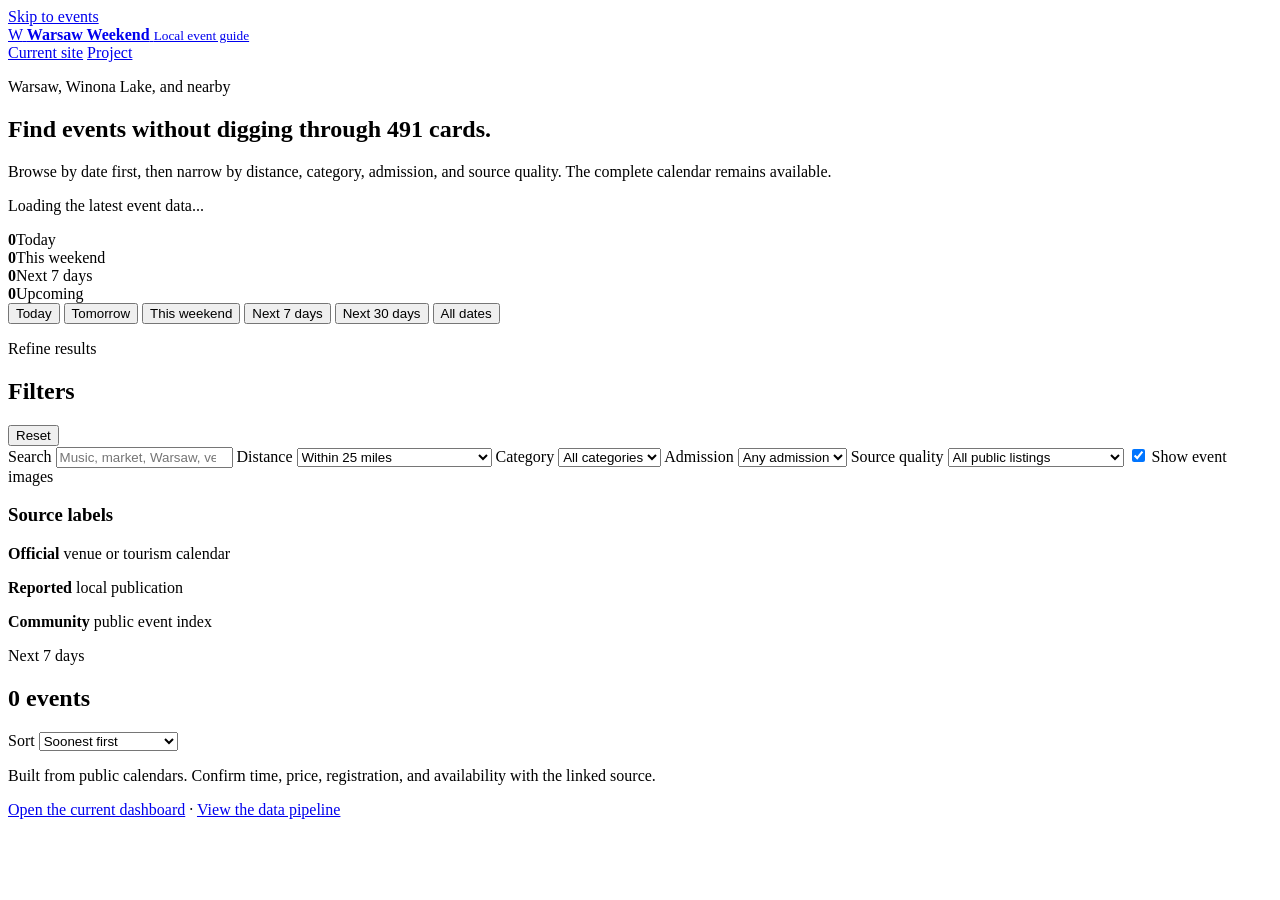
==== docs/v2/index.html @ f2a6302b "Add Warsaw Events V2 application shell" ====
<!doctype html>
<html lang="en">
<head>
  <meta charset="utf-8">
  <meta name="viewport" content="width=device-width, initial-scale=1">
  <meta name="theme-color" content="#173b3f">
  <meta name="description" content="A clear, Warsaw-first guide to events in Kosciusko County and northern Indiana.">
  <title>Warsaw Weekend V2</title>
  <link rel="manifest" href="manifest.webmanifest">
  <link rel="stylesheet" href="styles.css">
</head>
<body>
  <a class="skip-link" href="#events">Skip to events</a>

  <header class="site-header">
    <div class="header-inner">
      <a class="brand" href="./" aria-label="Warsaw Weekend home">
        <span class="brand-mark" aria-hidden="true">W</span>
        <span>
          <strong>Warsaw Weekend</strong>
          <small>Local event guide</small>
        </span>
      </a>
      <nav class="header-actions" aria-label="Site links">
        <a href="../">Current site</a>
        <a href="https://github.com/agr77one/warsaw-events">Project</a>
      </nav>
    </div>
  </header>

  <main>
    <section class="hero" aria-labelledby="page-title">
      <div class="hero-copy">
        <p class="eyebrow">Warsaw, Winona Lake, and nearby</p>
        <h1 id="page-title">Find events without digging through 491 cards.</h1>
        <p>Browse by date first, then narrow by distance, category, admission, and source quality. The complete calendar remains available.</p>
        <p class="freshness" id="freshness">Loading the latest event data...</p>
      </div>
      <div class="hero-summary" aria-label="Event summary">
        <article><strong id="today-count">0</strong><span>Today</span></article>
        <article><strong id="weekend-count">0</strong><span>This weekend</span></article>
        <article><strong id="week-count">0</strong><span>Next 7 days</span></article>
        <article><strong id="total-count">0</strong><span>Upcoming</span></article>
      </div>
    </section>

    <section class="date-shortcuts" aria-label="Quick date filters">
      <button type="button" data-date-preset="today">Today</button>
      <button type="button" data-date-preset="tomorrow">Tomorrow</button>
      <button type="button" data-date-preset="weekend">This weekend</button>
      <button type="button" data-date-preset="7" class="active">Next 7 days</button>
      <button type="button" data-date-preset="30">Next 30 days</button>
      <button type="button" data-date-preset="all">All dates</button>
    </section>

    <section class="workspace">
      <aside class="filter-panel" aria-labelledby="filter-title">
        <div class="filter-heading">
          <div>
            <p class="eyebrow">Refine results</p>
            <h2 id="filter-title">Filters</h2>
          </div>
          <button id="reset-filters" class="text-button" type="button">Reset</button>
        </div>

        <label class="field">
          <span>Search</span>
          <input id="search" type="search" placeholder="Music, market, Warsaw, venue...">
        </label>

        <label class="field">
          <span>Distance</span>
          <select id="distance">
            <option value="10">Warsaw area, within 10 miles</option>
            <option value="25" selected>Within 25 miles</option>
            <option value="50">Within 50 miles</option>
            <option value="75">Within 75 miles</option>
            <option value="all">Everywhere collected</option>
          </select>
        </label>

        <label class="field">
          <span>Category</span>
          <select id="category">
            <option value="all">All categories</option>
          </select>
        </label>

        <label class="field">
          <span>Admission</span>
          <select id="admission">
            <option value="all">Any admission</option>
            <option value="free">Free</option>
            <option value="priced">Price listed</option>
            <option value="unknown">Not published</option>
          </select>
        </label>

        <label class="field">
          <span>Source quality</span>
          <select id="confidence">
            <option value="all">All public listings</option>
            <option value="AB">Official and local reporting</option>
            <option value="A">Official calendars only</option>
          </select>
        </label>

        <label class="check-field">
          <input id="images" type="checkbox" checked>
          <span>Show event images</span>
        </label>

        <div class="source-key">
          <h3>Source labels</h3>
          <p><span class="source-dot official"></span><strong>Official</strong> venue or tourism calendar</p>
          <p><span class="source-dot reporting"></span><strong>Reported</strong> local publication</p>
          <p><span class="source-dot community"></span><strong>Community</strong> public event index</p>
        </div>
      </aside>

      <section class="results" id="events" aria-labelledby="results-title">
        <div class="results-header">
          <div>
            <p class="eyebrow" id="range-label">Next 7 days</p>
            <h2 id="results-title"><span id="result-count">0</span> events</h2>
          </div>
          <label class="sort-control">
            <span>Sort</span>
            <select id="sort">
              <option value="date">Soonest first</option>
              <option value="distance">Closest first</option>
              <option value="quality">Official sources first</option>
            </select>
          </label>
        </div>

        <div id="active-filters" class="active-filters" aria-live="polite"></div>
        <div id="event-groups" class="event-groups" aria-live="polite"></div>

        <div id="empty-state" class="empty-state" hidden>
          <h3>No events match these filters.</h3>
          <p>Increase the distance, choose a wider date range, or remove a filter.</p>
          <button type="button" id="empty-reset">Reset filters</button>
        </div>

        <button id="load-more" class="load-more" type="button" hidden>Show more events</button>
      </section>
    </section>
  </main>

  <dialog id="event-dialog" class="event-dialog">
    <button class="dialog-close" type="button" aria-label="Close event details">×</button>
    <div id="dialog-content"></div>
  </dialog>

  <footer>
    <p>Built from public calendars. Confirm time, price, registration, and availability with the linked source.</p>
    <p><a href="../">Open the current dashboard</a> · <a href="https://github.com/agr77one/warsaw-events">View the data pipeline</a></p>
  </footer>

  <script src="app.js" defer></script>
</body>
</html>
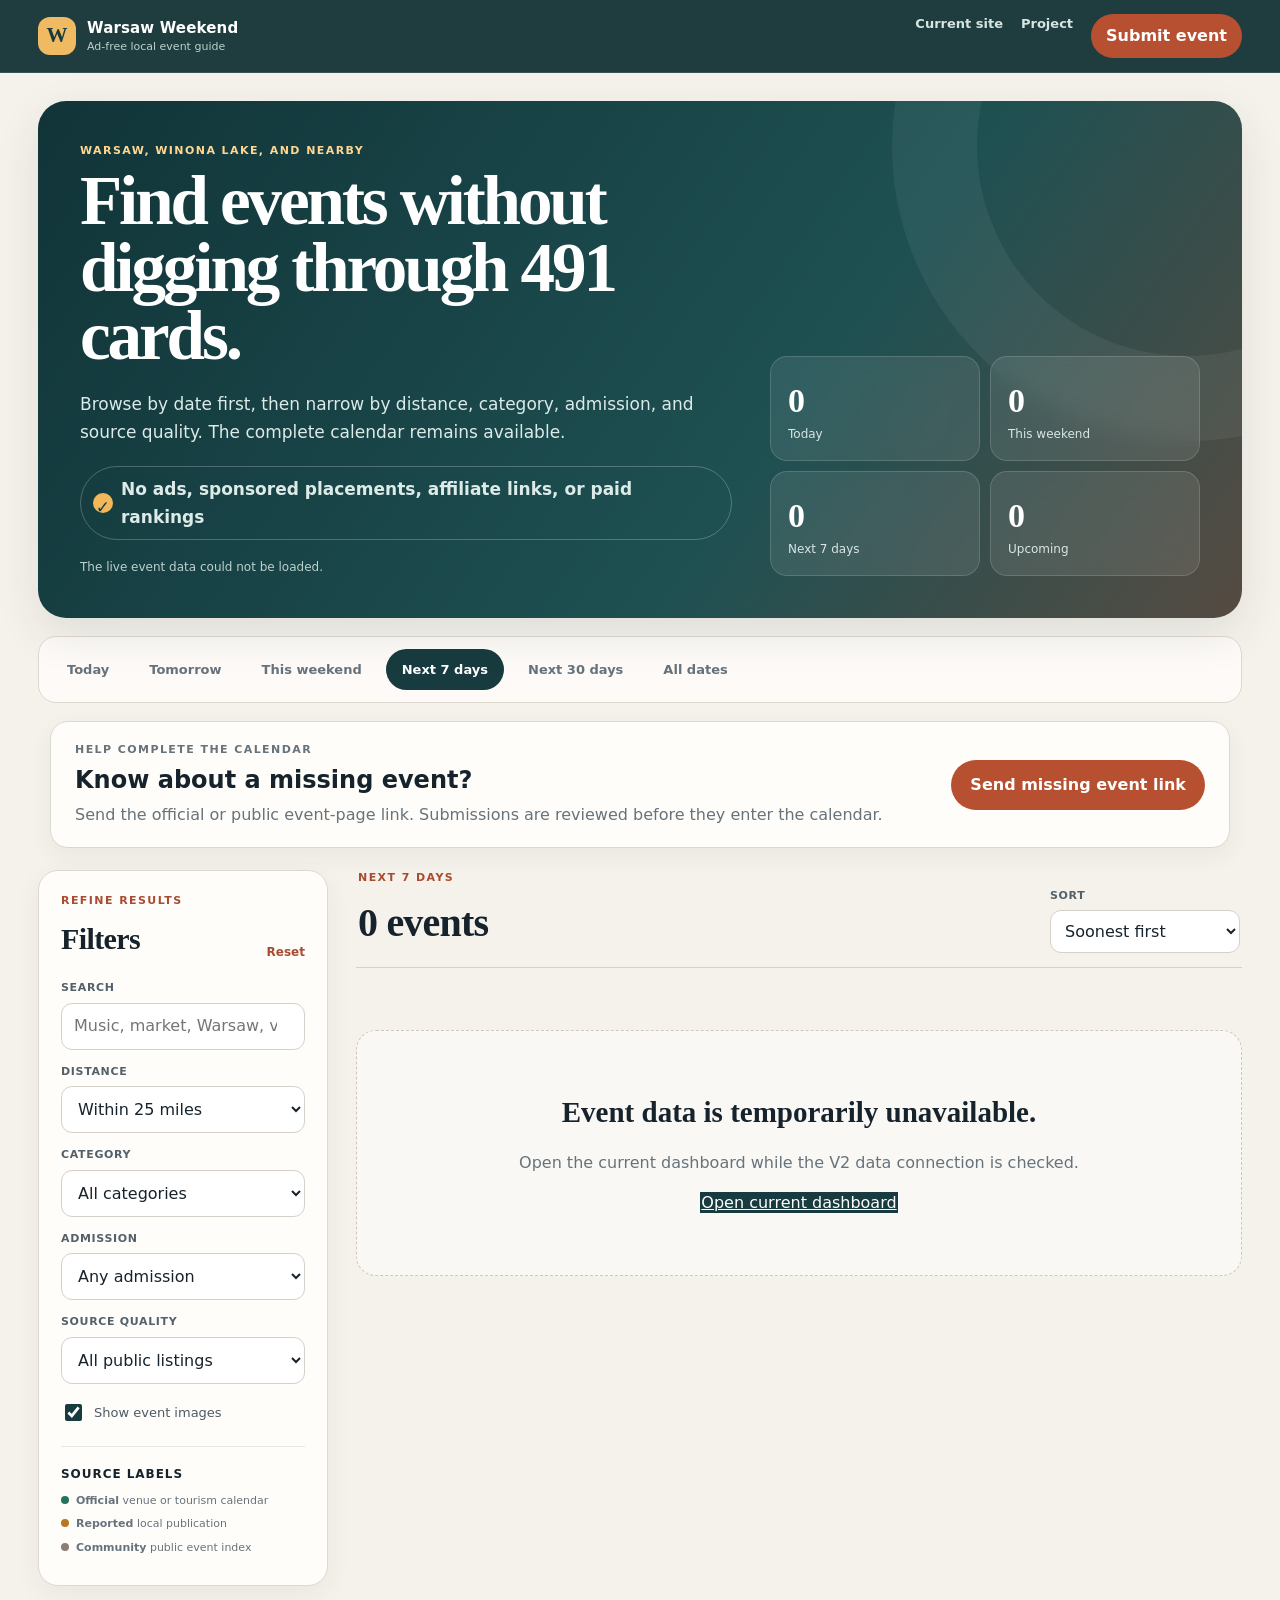
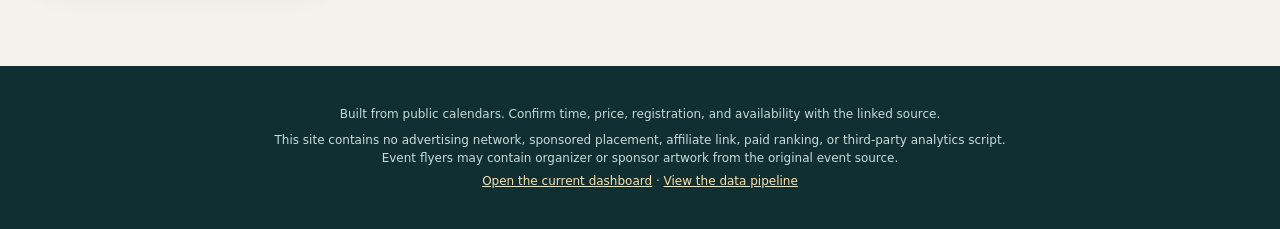
==== commit 47b193e2: "Make V2 explicitly ad-free and add event submissions" ====
--- a/docs/v2/index.html
+++ b/docs/v2/index.html
@@ -4,10 +4,13 @@
   <meta charset="utf-8">
   <meta name="viewport" content="width=device-width, initial-scale=1">
   <meta name="theme-color" content="#173b3f">
-  <meta name="description" content="A clear, Warsaw-first guide to events in Kosciusko County and northern Indiana.">
+  <meta name="referrer" content="strict-origin-when-cross-origin">
+  <meta http-equiv="Content-Security-Policy" content="default-src 'self'; script-src 'self'; style-src 'self'; img-src 'self' https: data:; connect-src 'self'; font-src 'self'; object-src 'none'; frame-src 'none'; base-uri 'self'; form-action 'self' https://github.com; upgrade-insecure-requests">
+  <meta name="description" content="An ad-free, Warsaw-first guide to events in Kosciusko County and northern Indiana.">
   <title>Warsaw Weekend V2</title>
   <link rel="manifest" href="manifest.webmanifest">
   <link rel="stylesheet" href="styles.css">
+  <link rel="stylesheet" href="enhancements.css">
 </head>
 <body>
   <a class="skip-link" href="#events">Skip to events</a>
@@ -18,12 +21,13 @@
         <span class="brand-mark" aria-hidden="true">W</span>
         <span>
           <strong>Warsaw Weekend</strong>
-          <small>Local event guide</small>
+          <small>Ad-free local event guide</small>
         </span>
       </a>
       <nav class="header-actions" aria-label="Site links">
         <a href="../">Current site</a>
         <a href="https://github.com/agr77one/warsaw-events">Project</a>
+        <button class="header-submit" type="button" data-open-submit>Submit event</button>
       </nav>
     </div>
   </header>
@@ -34,6 +38,7 @@
         <p class="eyebrow">Warsaw, Winona Lake, and nearby</p>
         <h1 id="page-title">Find events without digging through 491 cards.</h1>
         <p>Browse by date first, then narrow by distance, category, admission, and source quality. The complete calendar remains available.</p>
+        <p class="no-ads-note">No ads, sponsored placements, affiliate links, or paid rankings</p>
         <p class="freshness" id="freshness">Loading the latest event data...</p>
       </div>
       <div class="hero-summary" aria-label="Event summary">
@@ -51,6 +56,15 @@
       <button type="button" data-date-preset="7" class="active">Next 7 days</button>
       <button type="button" data-date-preset="30">Next 30 days</button>
       <button type="button" data-date-preset="all">All dates</button>
+    </section>
+
+    <section class="submission-callout" aria-labelledby="missing-event-title">
+      <div>
+        <p class="eyebrow">Help complete the calendar</p>
+        <h2 id="missing-event-title">Know about a missing event?</h2>
+        <p>Send the official or public event-page link. Submissions are reviewed before they enter the calendar.</p>
+      </div>
+      <button class="submit-event-button" type="button" data-open-submit>Send missing event link</button>
     </section>
 
     <section class="workspace">
@@ -148,6 +162,32 @@
     </section>
   </main>
 
+  <dialog id="submit-event-dialog" class="event-dialog submit-dialog">
+    <button id="close-submit-event" class="dialog-close" type="button" aria-label="Close missing event form">×</button>
+    <div class="dialog-body no-hero">
+      <p class="eyebrow">Community submission</p>
+      <h2>Send a missing event</h2>
+      <p>Paste the official venue, organizer, ticket, or public event-page link. No paid placement or sponsored ranking is accepted.</p>
+      <form id="missing-event-form" class="submit-form">
+        <label class="field">
+          <span>Event link</span>
+          <input id="missing-event-url" type="url" inputmode="url" autocomplete="url" placeholder="https://..." required>
+        </label>
+        <label class="field">
+          <span>Event name, optional</span>
+          <input id="missing-event-name" type="text" autocomplete="off" maxlength="160">
+        </label>
+        <label class="field">
+          <span>Notes, optional</span>
+          <textarea id="missing-event-notes" maxlength="1000" placeholder="Date, city, or anything that helps verify the listing"></textarea>
+        </label>
+        <button class="dialog-primary" type="submit">Continue to submit</button>
+        <p id="submit-status" class="submit-status" role="status" aria-live="polite"></p>
+      </form>
+      <p class="submission-note">The submission opens as a public GitHub issue for review, so a GitHub sign-in is required. The formatted submission is also copied to your clipboard when permitted.</p>
+    </div>
+  </dialog>
+
   <dialog id="event-dialog" class="event-dialog">
     <button class="dialog-close" type="button" aria-label="Close event details">×</button>
     <div id="dialog-content"></div>
@@ -155,9 +195,11 @@
 
   <footer>
     <p>Built from public calendars. Confirm time, price, registration, and availability with the linked source.</p>
+    <p class="ad-policy">This site contains no advertising network, sponsored placement, affiliate link, paid ranking, or third-party analytics script. Event flyers may contain organizer or sponsor artwork from the original event source.</p>
     <p><a href="../">Open the current dashboard</a> · <a href="https://github.com/agr77one/warsaw-events">View the data pipeline</a></p>
   </footer>
 
   <script src="app.js" defer></script>
+  <script src="submit-event.js" defer></script>
 </body>
-</html>
+</html>
--- a/docs/v2/styles.css
+++ b/docs/v2/styles.css
@@ -0,0 +1,515 @@
+:root {
+  --ink: #17232c;
+  --muted: #66737d;
+  --paper: #f5f2eb;
+  --surface: #fffdfa;
+  --surface-strong: #ffffff;
+  --line: #ddd8ce;
+  --green: #173b3f;
+  --green-2: #245b5d;
+  --green-soft: #e7f0ee;
+  --orange: #a94b31;
+  --orange-soft: #fae9df;
+  --gold: #efba61;
+  --shadow: 0 16px 45px rgba(29, 45, 48, 0.10);
+  --radius: 20px;
+}
+
+* { box-sizing: border-box; }
+html { scroll-behavior: smooth; }
+body {
+  margin: 0;
+  background: var(--paper);
+  color: var(--ink);
+  font-family: Inter, ui-sans-serif, system-ui, -apple-system, BlinkMacSystemFont, "Segoe UI", sans-serif;
+  line-height: 1.5;
+}
+button, input, select { font: inherit; }
+a { color: inherit; }
+button, select { cursor: pointer; }
+
+.skip-link {
+  position: fixed;
+  left: 12px;
+  top: -60px;
+  z-index: 100;
+  padding: 10px 14px;
+  background: #fff;
+  color: #111;
+  border-radius: 8px;
+}
+.skip-link:focus { top: 12px; }
+
+.site-header {
+  position: sticky;
+  top: 0;
+  z-index: 30;
+  border-bottom: 1px solid rgba(255,255,255,.12);
+  background: rgba(17, 48, 52, .94);
+  color: #fff;
+  backdrop-filter: blur(16px);
+}
+.header-inner {
+  max-width: 1260px;
+  min-height: 72px;
+  margin: 0 auto;
+  padding: 0 28px;
+  display: flex;
+  align-items: center;
+  justify-content: space-between;
+  gap: 24px;
+}
+.brand {
+  display: inline-flex;
+  align-items: center;
+  gap: 11px;
+  text-decoration: none;
+}
+.brand-mark {
+  width: 38px;
+  height: 38px;
+  display: grid;
+  place-items: center;
+  border-radius: 12px;
+  background: var(--gold);
+  color: var(--green);
+  font-family: Georgia, serif;
+  font-size: 21px;
+  font-weight: 800;
+}
+.brand strong, .brand small { display: block; }
+.brand strong { font-size: 15px; letter-spacing: .01em; }
+.brand small { color: #bcd1cf; font-size: 11px; }
+.header-actions { display: flex; gap: 18px; }
+.header-actions a {
+  color: #d6e4e2;
+  font-size: 13px;
+  font-weight: 700;
+  text-decoration: none;
+}
+.header-actions a:hover { color: #fff; }
+
+main { max-width: 1260px; margin: 0 auto; padding: 0 28px 80px; }
+.hero {
+  margin: 28px 0 18px;
+  padding: 42px;
+  display: grid;
+  grid-template-columns: minmax(0, 1.25fr) minmax(430px, .75fr);
+  gap: 38px;
+  align-items: end;
+  overflow: hidden;
+  position: relative;
+  border-radius: 28px;
+  background: linear-gradient(125deg, #113438 0%, #1e5052 62%, #98452f 145%);
+  color: #fff;
+  box-shadow: var(--shadow);
+}
+.hero::after {
+  content: "";
+  position: absolute;
+  width: 420px;
+  height: 420px;
+  right: -240px;
+  top: -250px;
+  border: 85px solid rgba(255,255,255,.055);
+  border-radius: 50%;
+}
+.hero-copy { position: relative; z-index: 1; }
+.eyebrow {
+  margin: 0 0 7px;
+  color: var(--orange);
+  font-size: 11px;
+  font-weight: 900;
+  letter-spacing: .13em;
+  text-transform: uppercase;
+}
+.hero .eyebrow { color: #ffd792; }
+.hero h1 {
+  max-width: 720px;
+  margin: 0;
+  font-family: Georgia, serif;
+  font-size: clamp(42px, 5.4vw, 70px);
+  line-height: .98;
+  letter-spacing: -.045em;
+}
+.hero-copy > p:not(.eyebrow):not(.freshness) {
+  max-width: 690px;
+  margin: 20px 0 0;
+  color: #dceae8;
+  font-size: 17px;
+  line-height: 1.65;
+}
+.freshness { margin: 18px 0 0; color: #bcd1cf; font-size: 12px; }
+.hero-summary {
+  position: relative;
+  z-index: 1;
+  display: grid;
+  grid-template-columns: 1fr 1fr;
+  gap: 10px;
+}
+.hero-summary article {
+  min-height: 105px;
+  padding: 17px;
+  display: flex;
+  flex-direction: column;
+  justify-content: end;
+  border: 1px solid rgba(255,255,255,.15);
+  border-radius: 17px;
+  background: rgba(255,255,255,.09);
+  backdrop-filter: blur(12px);
+}
+.hero-summary strong { font-family: Georgia, serif; font-size: 34px; line-height: 1; }
+.hero-summary span { margin-top: 7px; color: #d8e7e5; font-size: 12px; }
+
+.date-shortcuts {
+  padding: 12px;
+  display: flex;
+  gap: 8px;
+  overflow-x: auto;
+  border: 1px solid var(--line);
+  border-radius: 18px;
+  background: rgba(255,253,250,.8);
+  scrollbar-width: thin;
+}
+.date-shortcuts button {
+  flex: 0 0 auto;
+  padding: 10px 15px;
+  border: 1px solid transparent;
+  border-radius: 999px;
+  background: transparent;
+  color: var(--muted);
+  font-size: 13px;
+  font-weight: 800;
+}
+.date-shortcuts button:hover { background: #f0ece4; color: var(--ink); }
+.date-shortcuts button.active { background: var(--green); color: #fff; }
+
+.workspace {
+  margin-top: 22px;
+  display: grid;
+  grid-template-columns: 290px minmax(0, 1fr);
+  gap: 28px;
+  align-items: start;
+}
+.filter-panel {
+  position: sticky;
+  top: 94px;
+  padding: 22px;
+  border: 1px solid var(--line);
+  border-radius: var(--radius);
+  background: var(--surface);
+  box-shadow: 0 8px 26px rgba(29,45,48,.06);
+}
+.filter-heading, .results-header {
+  display: flex;
+  align-items: end;
+  justify-content: space-between;
+  gap: 18px;
+}
+.filter-heading { margin-bottom: 19px; }
+.filter-heading h2, .results-header h2 {
+  margin: 0;
+  font-family: Georgia, serif;
+  font-size: 30px;
+  letter-spacing: -.02em;
+}
+.text-button {
+  padding: 0;
+  border: 0;
+  background: transparent;
+  color: var(--orange);
+  font-size: 12px;
+  font-weight: 800;
+}
+.field { display: block; margin-top: 14px; }
+.field > span, .sort-control > span {
+  display: block;
+  margin: 0 0 6px;
+  color: #53616b;
+  font-size: 11px;
+  font-weight: 850;
+  letter-spacing: .06em;
+  text-transform: uppercase;
+}
+.field input, .field select, .sort-control select {
+  width: 100%;
+  min-height: 47px;
+  padding: 10px 12px;
+  border: 1px solid #d6d1c8;
+  border-radius: 11px;
+  outline: none;
+  background: #fff;
+  color: var(--ink);
+}
+.field input:focus, .field select:focus, .sort-control select:focus {
+  border-color: var(--green-2);
+  box-shadow: 0 0 0 3px rgba(36,91,93,.12);
+}
+.check-field {
+  margin: 17px 0 0;
+  display: flex;
+  align-items: center;
+  gap: 9px;
+  color: #4e5a63;
+  font-size: 13px;
+}
+.check-field input { width: 17px; height: 17px; accent-color: var(--green); }
+.source-key {
+  margin-top: 22px;
+  padding-top: 18px;
+  border-top: 1px solid #ece7de;
+}
+.source-key h3 { margin: 0 0 10px; font-size: 12px; text-transform: uppercase; letter-spacing: .08em; }
+.source-key p { margin: 8px 0; color: var(--muted); font-size: 11px; line-height: 1.4; }
+.source-dot { width: 8px; height: 8px; margin-right: 7px; display: inline-block; border-radius: 50%; }
+.source-dot.official { background: #24735f; }
+.source-dot.reporting { background: #b77722; }
+.source-dot.community { background: #8d7d72; }
+
+.results { min-width: 0; }
+.results-header {
+  min-height: 65px;
+  padding: 0 2px 14px;
+  border-bottom: 1px solid #d6d0c6;
+}
+.results-header h2 { font-size: clamp(28px, 4vw, 40px); }
+.sort-control { width: 190px; }
+.sort-control select { min-height: 43px; padding: 8px 10px; }
+.active-filters {
+  min-height: 20px;
+  margin: 12px 0 4px;
+  display: flex;
+  flex-wrap: wrap;
+  gap: 7px;
+}
+.filter-chip {
+  padding: 5px 9px;
+  border: 1px solid #ddd6ca;
+  border-radius: 999px;
+  background: #fffaf3;
+  color: #6a5d52;
+  font-size: 11px;
+  font-weight: 750;
+}
+.event-groups { margin-top: 6px; }
+.day-group { padding-top: 28px; }
+.day-heading {
+  margin-bottom: 12px;
+  display: flex;
+  align-items: baseline;
+  justify-content: space-between;
+  gap: 16px;
+}
+.day-heading h3 {
+  margin: 0;
+  font-family: Georgia, serif;
+  font-size: 25px;
+  letter-spacing: -.015em;
+}
+.day-heading span { color: var(--muted); font-size: 12px; }
+.day-events { display: grid; gap: 11px; }
+.event-card {
+  display: grid;
+  grid-template-columns: 92px minmax(0, 1fr) auto;
+  gap: 17px;
+  align-items: center;
+  padding: 14px;
+  border: 1px solid var(--line);
+  border-radius: 17px;
+  background: var(--surface);
+  box-shadow: 0 4px 15px rgba(29,45,48,.04);
+  transition: transform .16s ease, box-shadow .16s ease, border-color .16s ease;
+}
+.event-card:hover {
+  transform: translateY(-1px);
+  border-color: #c8c0b5;
+  box-shadow: 0 12px 25px rgba(29,45,48,.08);
+}
+.event-card.no-image { grid-template-columns: minmax(0, 1fr) auto; }
+.event-image {
+  width: 92px;
+  height: 78px;
+  object-fit: cover;
+  border-radius: 12px;
+  background: #dfe8e6;
+}
+.event-main { min-width: 0; }
+.meta-row { display: flex; flex-wrap: wrap; gap: 6px; margin-bottom: 6px; }
+.meta-pill {
+  padding: 3px 7px;
+  border-radius: 999px;
+  background: var(--green-soft);
+  color: #235557;
+  font-size: 9px;
+  font-weight: 850;
+  letter-spacing: .035em;
+  text-transform: uppercase;
+}
+.meta-pill.distance { background: var(--orange-soft); color: #8d432d; }
+.meta-pill.free { background: #e8f2df; color: #446331; }
+.event-card h4 {
+  margin: 0;
+  font-family: Georgia, serif;
+  font-size: 21px;
+  line-height: 1.15;
+  letter-spacing: -.012em;
+}
+.event-time { margin: 5px 0 0; color: var(--orange); font-size: 13px; font-weight: 850; }
+.event-location {
+  margin: 5px 0 0;
+  overflow: hidden;
+  color: #59656d;
+  font-size: 12px;
+  text-overflow: ellipsis;
+  white-space: nowrap;
+}
+.event-actions {
+  min-width: 116px;
+  display: flex;
+  flex-direction: column;
+  align-items: stretch;
+  gap: 7px;
+}
+.event-actions button, .event-actions a, .empty-state button, .load-more {
+  min-height: 39px;
+  padding: 9px 13px;
+  border-radius: 10px;
+  font-size: 12px;
+  font-weight: 850;
+  text-align: center;
+  text-decoration: none;
+}
+.details-button {
+  border: 1px solid #d8d2c8;
+  background: #fff;
+  color: var(--ink);
+}
+.source-link { border: 1px solid var(--green); background: var(--green); color: #fff; }
+.source-line { margin-top: 6px; color: #818b91; font-size: 10px; }
+.source-line strong { color: #5d686f; }
+
+.empty-state {
+  margin-top: 30px;
+  padding: 60px 24px;
+  border: 1px dashed #cfc7ba;
+  border-radius: 20px;
+  background: rgba(255,255,255,.44);
+  text-align: center;
+}
+.empty-state h3 { margin: 0; font-family: Georgia, serif; font-size: 29px; }
+.empty-state p { color: var(--muted); }
+.empty-state button, .load-more { border: 0; background: var(--green); color: #fff; }
+.load-more { width: 100%; margin-top: 22px; min-height: 48px; }
+
+.event-dialog {
+  width: min(720px, calc(100vw - 32px));
+  max-height: calc(100vh - 42px);
+  padding: 0;
+  overflow: auto;
+  border: 0;
+  border-radius: 22px;
+  background: var(--surface-strong);
+  color: var(--ink);
+  box-shadow: 0 24px 80px rgba(0,0,0,.28);
+}
+.event-dialog::backdrop { background: rgba(10,22,25,.64); backdrop-filter: blur(3px); }
+.dialog-close {
+  position: sticky;
+  z-index: 2;
+  top: 12px;
+  left: calc(100% - 50px);
+  width: 38px;
+  height: 38px;
+  border: 1px solid #ded8ce;
+  border-radius: 50%;
+  background: rgba(255,255,255,.94);
+  color: var(--ink);
+  font-size: 24px;
+  line-height: 1;
+}
+.dialog-hero { width: 100%; max-height: 310px; object-fit: cover; background: #dfe8e6; }
+.dialog-body { padding: 4px 28px 30px; }
+.dialog-body.no-hero { padding-top: 30px; }
+.dialog-body h2 { margin: 5px 0 10px; font-family: Georgia, serif; font-size: 35px; line-height: 1.08; }
+.dialog-facts {
+  margin: 19px 0;
+  display: grid;
+  grid-template-columns: 1fr 1fr;
+  gap: 10px;
+}
+.dialog-facts div { padding: 12px; border-radius: 12px; background: #f6f2eb; }
+.dialog-facts span { display: block; color: var(--muted); font-size: 10px; font-weight: 800; text-transform: uppercase; letter-spacing: .06em; }
+.dialog-facts strong { display: block; margin-top: 3px; font-size: 13px; }
+.dialog-description { color: #4f5d66; line-height: 1.65; }
+.dialog-source {
+  margin-top: 21px;
+  padding-top: 17px;
+  border-top: 1px solid #ece7df;
+  color: var(--muted);
+  font-size: 12px;
+}
+.dialog-primary {
+  margin-top: 17px;
+  display: inline-block;
+  padding: 12px 17px;
+  border-radius: 11px;
+  background: var(--orange);
+  color: #fff;
+  font-weight: 850;
+  text-decoration: none;
+}
+
+footer {
+  padding: 34px 20px;
+  background: #102f33;
+  color: #c7d9d7;
+  text-align: center;
+  font-size: 12px;
+}
+footer p { margin: 5px 0; }
+footer a { color: #ffe0a7; }
+
+@media (max-width: 1000px) {
+  .hero { grid-template-columns: 1fr; }
+  .hero-summary { grid-template-columns: repeat(4, 1fr); }
+  .hero-summary article { min-height: 92px; }
+  .workspace { grid-template-columns: 1fr; }
+  .filter-panel { position: relative; top: 0; display: grid; grid-template-columns: 1fr 1fr; gap: 0 14px; }
+  .filter-heading, .source-key, .check-field { grid-column: 1 / -1; }
+}
+
+@media (max-width: 720px) {
+  .header-inner { min-height: 64px; padding: 0 16px; }
+  .header-actions a:first-child { display: none; }
+  main { padding: 0 14px 60px; }
+  .hero { margin-top: 16px; padding: 28px 20px; border-radius: 21px; }
+  .hero h1 { font-size: 43px; }
+  .hero-summary { grid-template-columns: 1fr 1fr; }
+  .date-shortcuts { position: sticky; top: 72px; z-index: 20; margin-left: -2px; margin-right: -2px; background: rgba(245,242,235,.96); backdrop-filter: blur(12px); }
+  .workspace { gap: 20px; }
+  .filter-panel { grid-template-columns: 1fr; padding: 18px; }
+  .filter-heading, .source-key, .check-field { grid-column: auto; }
+  .results-header { align-items: start; flex-direction: column; }
+  .sort-control { width: 100%; }
+  .event-card, .event-card.no-image { grid-template-columns: 76px minmax(0, 1fr); gap: 12px; }
+  .event-image { width: 76px; height: 76px; }
+  .event-card.no-image .event-main { grid-column: 1 / -1; }
+  .event-actions { grid-column: 1 / -1; min-width: 0; flex-direction: row; }
+  .event-actions > * { flex: 1; }
+  .event-location { white-space: normal; }
+  .dialog-facts { grid-template-columns: 1fr; }
+}
+
+@media (max-width: 430px) {
+  .hero h1 { font-size: 38px; }
+  .hero-summary article { min-height: 82px; padding: 13px; }
+  .hero-summary strong { font-size: 28px; }
+  .event-card, .event-card.no-image { grid-template-columns: 1fr; }
+  .event-image { width: 100%; height: 160px; }
+  .event-actions { grid-column: auto; }
+  .day-heading { align-items: start; flex-direction: column; gap: 2px; }
+}
+
+@media (prefers-reduced-motion: reduce) {
+  *, *::before, *::after { scroll-behavior: auto !important; transition: none !important; }
+}
--- a/docs/v2/enhancements.css
+++ b/docs/v2/enhancements.css
@@ -0,0 +1,142 @@
+.no-ads-note {
+  display: inline-flex;
+  align-items: center;
+  gap: 8px;
+  margin: 14px 0 0;
+  padding: 8px 12px;
+  border: 1px solid rgba(255, 255, 255, 0.24);
+  border-radius: 999px;
+  color: #eef8f7;
+  font-size: 13px;
+  font-weight: 750;
+}
+
+.no-ads-note::before {
+  content: "✓";
+  display: grid;
+  place-items: center;
+  width: 20px;
+  height: 20px;
+  border-radius: 50%;
+  background: #f1b85b;
+  color: #173b3f;
+  font-weight: 900;
+}
+
+.header-submit,
+.submit-event-button {
+  border: 0;
+  border-radius: 999px;
+  background: #b65031;
+  color: #fff;
+  cursor: pointer;
+  font: inherit;
+  font-weight: 800;
+}
+
+.header-submit {
+  padding: 10px 15px;
+}
+
+.submit-event-button {
+  padding: 13px 19px;
+}
+
+.header-submit:hover,
+.submit-event-button:hover {
+  background: #934128;
+}
+
+.submission-callout {
+  display: flex;
+  align-items: center;
+  justify-content: space-between;
+  gap: 24px;
+  max-width: 1180px;
+  margin: 18px auto 0;
+  padding: 20px 24px;
+  border: 1px solid #ddd8ce;
+  border-radius: 18px;
+  background: #fffdf9;
+  box-shadow: 0 8px 24px rgba(30, 45, 48, 0.06);
+}
+
+.submission-callout h2 {
+  margin: 3px 0 5px;
+  font-size: 24px;
+}
+
+.submission-callout p {
+  margin: 0;
+  color: #66727c;
+  line-height: 1.5;
+}
+
+.submit-form {
+  display: grid;
+  gap: 16px;
+  margin-top: 20px;
+}
+
+.submit-form textarea {
+  min-height: 110px;
+  resize: vertical;
+}
+
+.submit-form input,
+.submit-form textarea {
+  width: 100%;
+  border: 1px solid #d8d3c8;
+  border-radius: 12px;
+  background: #fff;
+  color: #15232d;
+  font: inherit;
+  padding: 12px 14px;
+  outline: none;
+}
+
+.submit-form input:focus,
+.submit-form textarea:focus {
+  border-color: #245b5d;
+  box-shadow: 0 0 0 3px rgba(36, 91, 93, 0.13);
+}
+
+.submit-form .dialog-primary {
+  border: 0;
+  cursor: pointer;
+  text-align: center;
+}
+
+.submission-note,
+.submit-status {
+  color: #66727c;
+  font-size: 13px;
+  line-height: 1.5;
+}
+
+.submit-status {
+  min-height: 20px;
+  margin: 0;
+}
+
+.ad-policy {
+  max-width: 760px;
+  margin: 8px auto 0;
+  color: #c9dcda;
+}
+
+@media (max-width: 760px) {
+  .header-actions a {
+    display: none;
+  }
+
+  .submission-callout {
+    align-items: flex-start;
+    flex-direction: column;
+    margin-inline: 16px;
+  }
+
+  .submit-event-button {
+    width: 100%;
+  }
+}
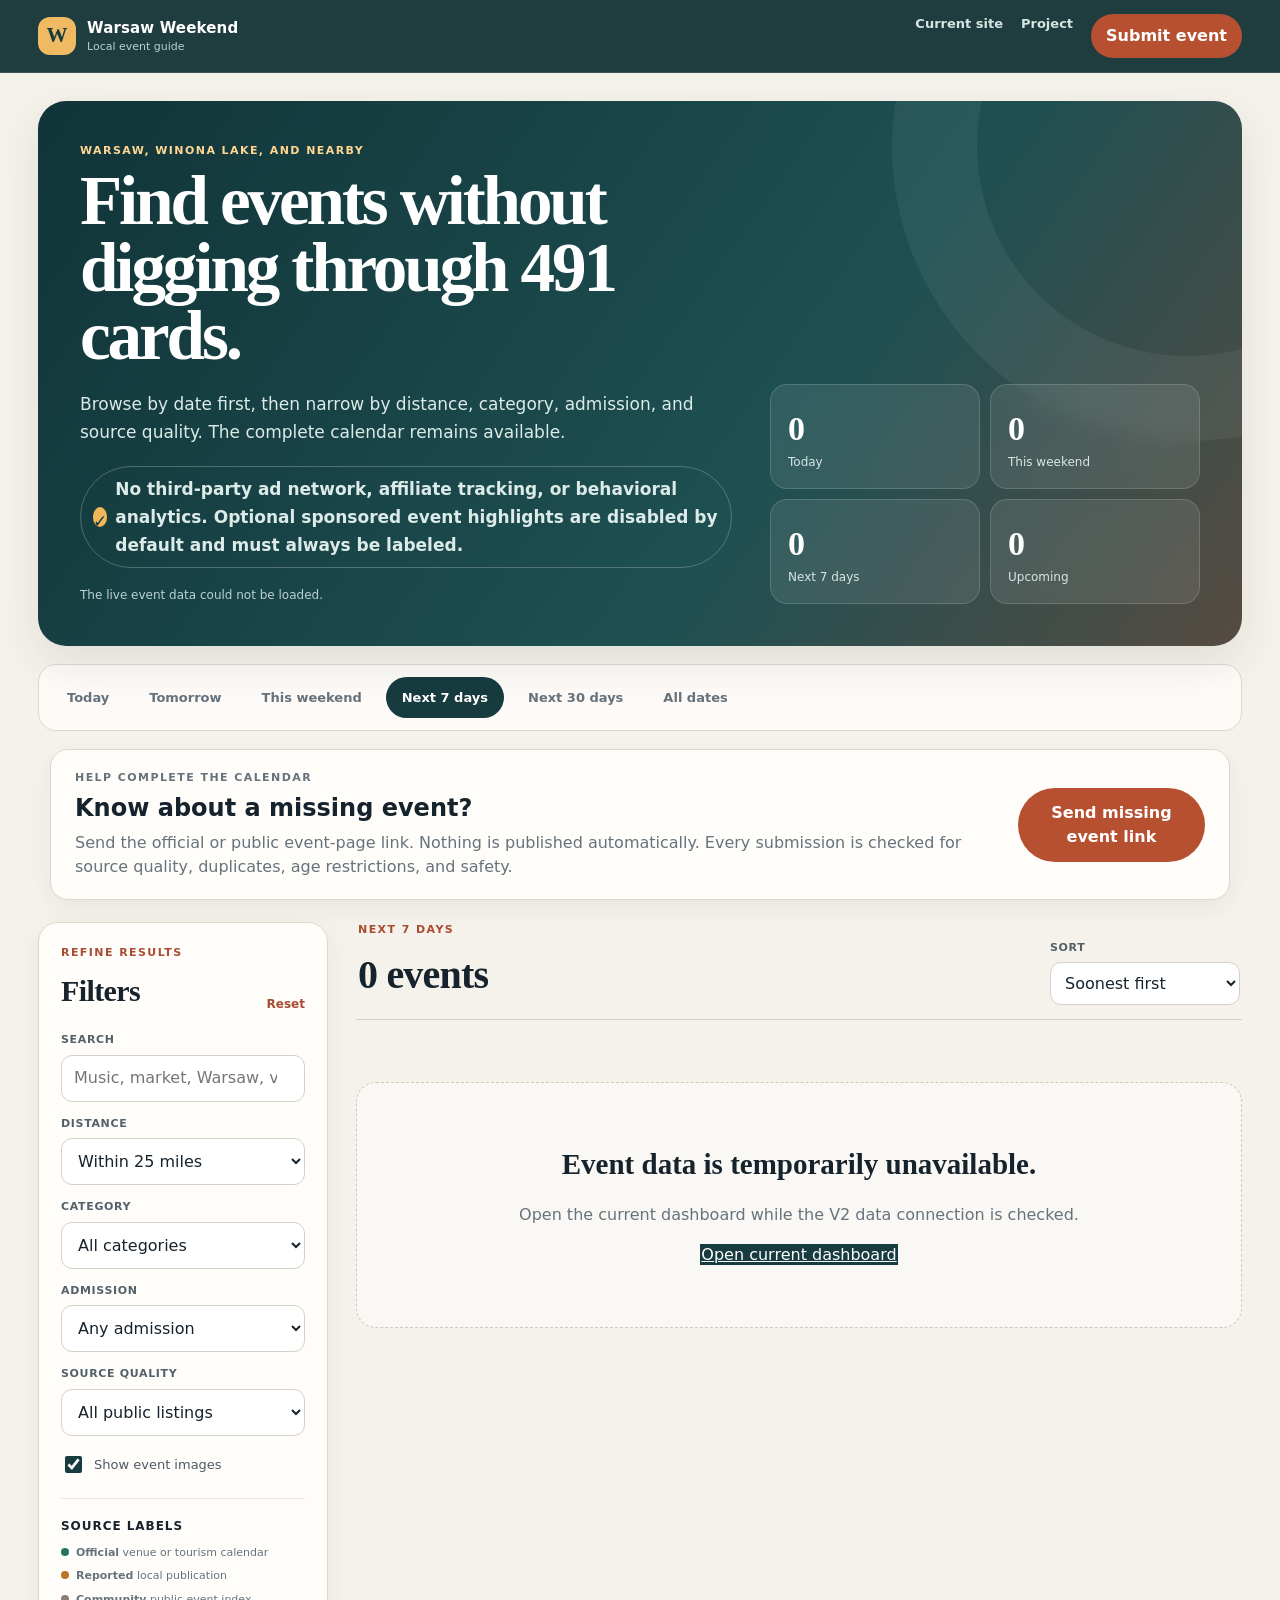
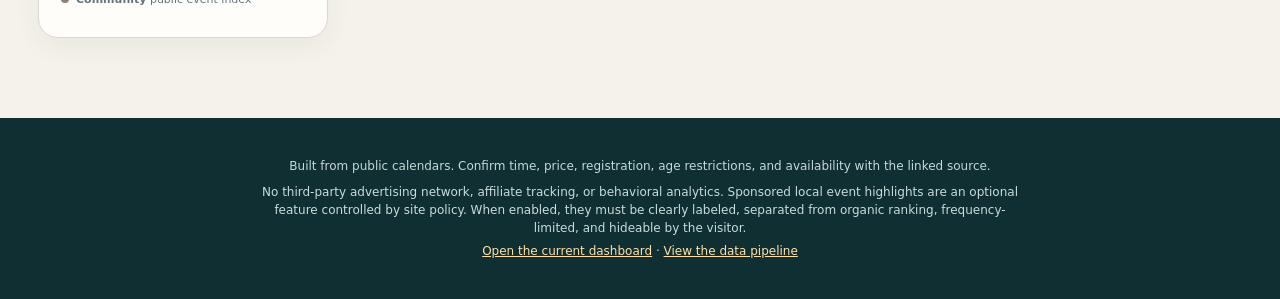
==== commit ddb6f0ee: "Make sponsorship optional and clarify submission review" ====
--- a/docs/v2/index.html
+++ b/docs/v2/index.html
@@ -6,7 +6,7 @@
   <meta name="theme-color" content="#173b3f">
   <meta name="referrer" content="strict-origin-when-cross-origin">
   <meta http-equiv="Content-Security-Policy" content="default-src 'self'; script-src 'self'; style-src 'self'; img-src 'self' https: data:; connect-src 'self'; font-src 'self'; object-src 'none'; frame-src 'none'; base-uri 'self'; form-action 'self' https://github.com; upgrade-insecure-requests">
-  <meta name="description" content="An ad-free, Warsaw-first guide to events in Kosciusko County and northern Indiana.">
+  <meta name="description" content="A Warsaw-first guide to events in Kosciusko County and northern Indiana without third-party ad networks or tracking.">
   <title>Warsaw Weekend V2</title>
   <link rel="manifest" href="manifest.webmanifest">
   <link rel="stylesheet" href="styles.css">
@@ -21,7 +21,7 @@
         <span class="brand-mark" aria-hidden="true">W</span>
         <span>
           <strong>Warsaw Weekend</strong>
-          <small>Ad-free local event guide</small>
+          <small>Local event guide</small>
         </span>
       </a>
       <nav class="header-actions" aria-label="Site links">
@@ -38,7 +38,7 @@
         <p class="eyebrow">Warsaw, Winona Lake, and nearby</p>
         <h1 id="page-title">Find events without digging through 491 cards.</h1>
         <p>Browse by date first, then narrow by distance, category, admission, and source quality. The complete calendar remains available.</p>
-        <p class="no-ads-note">No ads, sponsored placements, affiliate links, or paid rankings</p>
+        <p class="no-ads-note">No third-party ad network, affiliate tracking, or behavioral analytics. Optional sponsored event highlights are disabled by default and must always be labeled.</p>
         <p class="freshness" id="freshness">Loading the latest event data...</p>
       </div>
       <div class="hero-summary" aria-label="Event summary">
@@ -62,7 +62,7 @@
       <div>
         <p class="eyebrow">Help complete the calendar</p>
         <h2 id="missing-event-title">Know about a missing event?</h2>
-        <p>Send the official or public event-page link. Submissions are reviewed before they enter the calendar.</p>
+        <p>Send the official or public event-page link. Nothing is published automatically. Every submission is checked for source quality, duplicates, age restrictions, and safety.</p>
       </div>
       <button class="submit-event-button" type="button" data-open-submit>Send missing event link</button>
     </section>
@@ -167,7 +167,7 @@
     <div class="dialog-body no-hero">
       <p class="eyebrow">Community submission</p>
       <h2>Send a missing event</h2>
-      <p>Paste the official venue, organizer, ticket, or public event-page link. No paid placement or sponsored ranking is accepted.</p>
+      <p>Paste the official venue, organizer, ticket, or public event-page link. Standard event submission is free. Sponsorship is a separate optional program and never bypasses review.</p>
       <form id="missing-event-form" class="submit-form">
         <label class="field">
           <span>Event link</span>
@@ -178,13 +178,23 @@
           <input id="missing-event-name" type="text" autocomplete="off" maxlength="160">
         </label>
         <label class="field">
+          <span>Audience or age restriction</span>
+          <select id="missing-event-audience">
+            <option value="Unknown">Unknown</option>
+            <option value="All ages">All ages</option>
+            <option value="13+">13+</option>
+            <option value="18+">18+</option>
+            <option value="21+">21+</option>
+          </select>
+        </label>
+        <label class="field">
           <span>Notes, optional</span>
-          <textarea id="missing-event-notes" maxlength="1000" placeholder="Date, city, or anything that helps verify the listing"></textarea>
+          <textarea id="missing-event-notes" maxlength="1000" placeholder="Date, city, content warning, or anything that helps verify the listing"></textarea>
         </label>
         <button class="dialog-primary" type="submit">Continue to submit</button>
         <p id="submit-status" class="submit-status" role="status" aria-live="polite"></p>
       </form>
-      <p class="submission-note">The submission opens as a public GitHub issue for review, so a GitHub sign-in is required. The formatted submission is also copied to your clipboard when permitted.</p>
+      <p class="submission-note">Current prototype submissions open as public GitHub issues. Do not paste private information or explicit material. Before broad public launch, intake should move to a private moderation queue so unsafe links are quarantined before review.</p>
     </div>
   </dialog>
 
@@ -194,8 +204,8 @@
   </dialog>
 
   <footer>
-    <p>Built from public calendars. Confirm time, price, registration, and availability with the linked source.</p>
-    <p class="ad-policy">This site contains no advertising network, sponsored placement, affiliate link, paid ranking, or third-party analytics script. Event flyers may contain organizer or sponsor artwork from the original event source.</p>
+    <p>Built from public calendars. Confirm time, price, registration, age restrictions, and availability with the linked source.</p>
+    <p class="ad-policy">No third-party advertising network, affiliate tracking, or behavioral analytics. Sponsored local event highlights are an optional feature controlled by site policy. When enabled, they must be clearly labeled, separated from organic ranking, frequency-limited, and hideable by the visitor.</p>
     <p><a href="../">Open the current dashboard</a> · <a href="https://github.com/agr77one/warsaw-events">View the data pipeline</a></p>
   </footer>
 
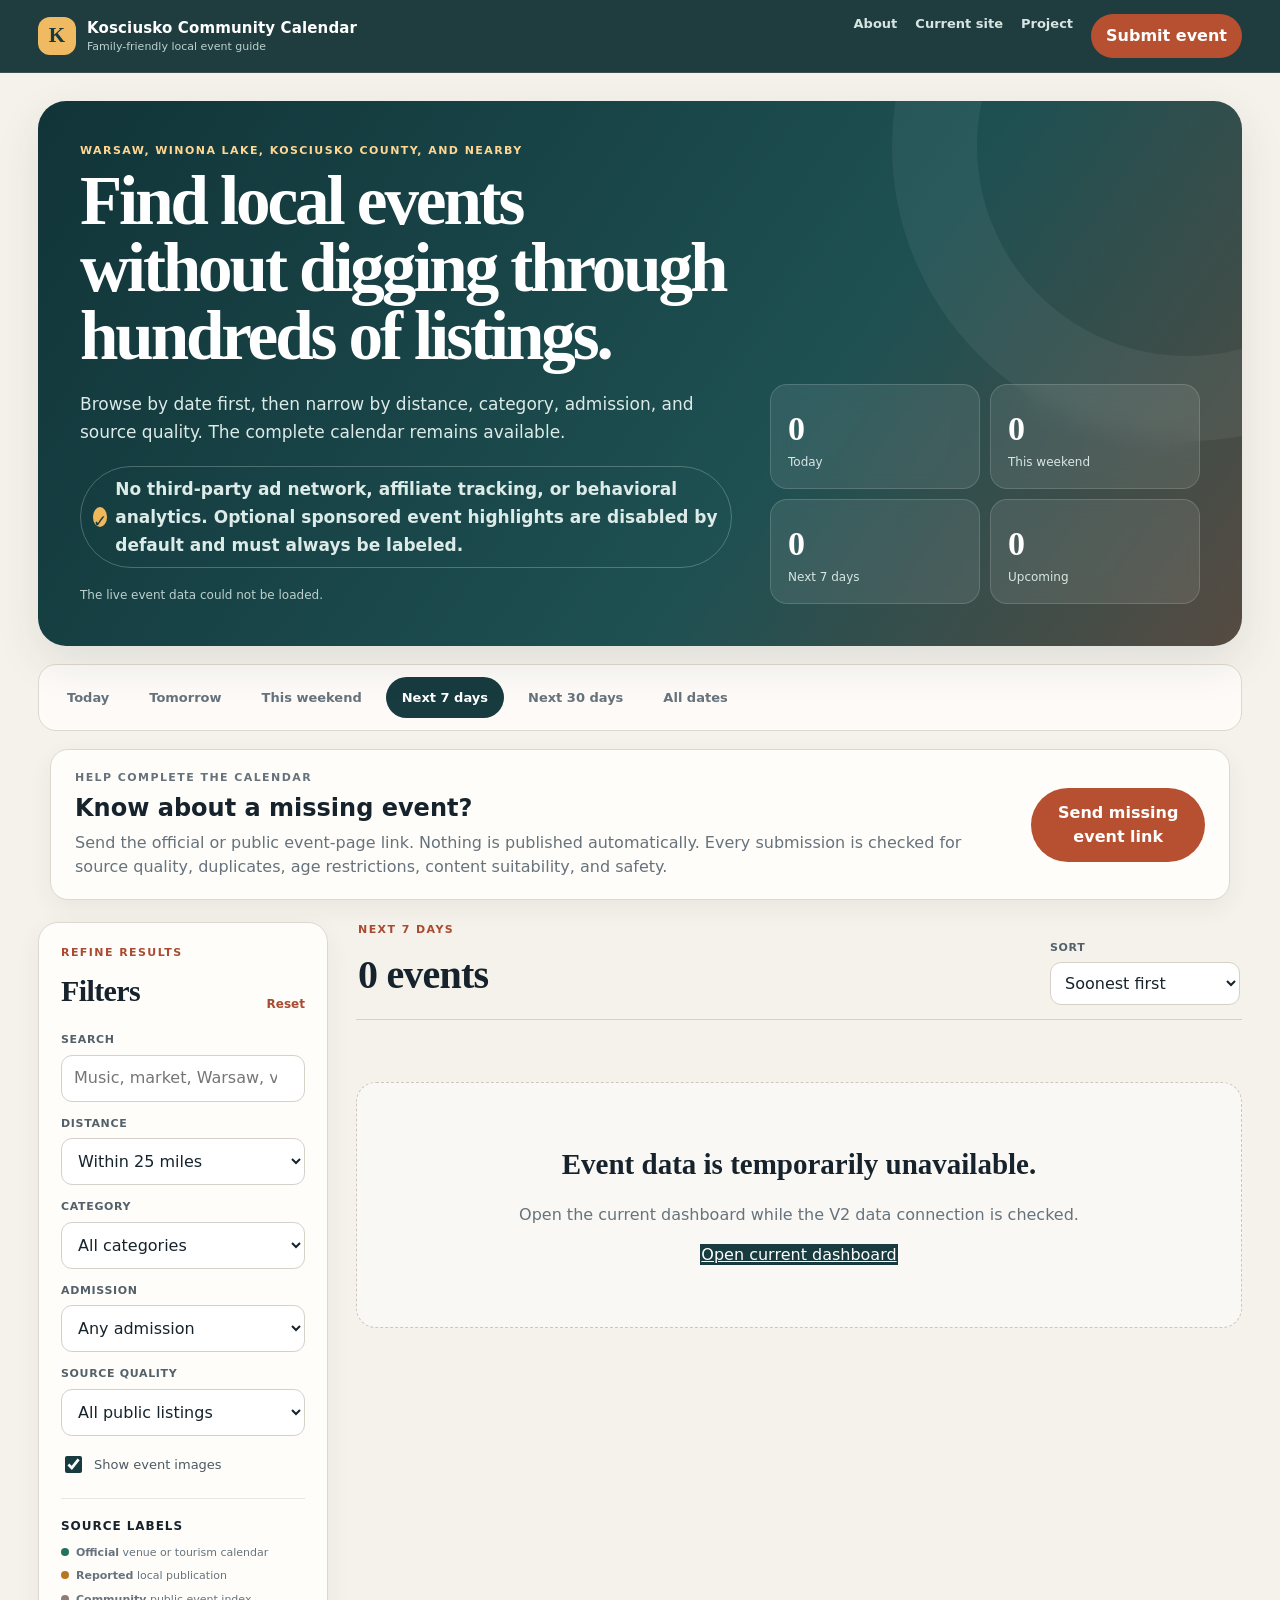
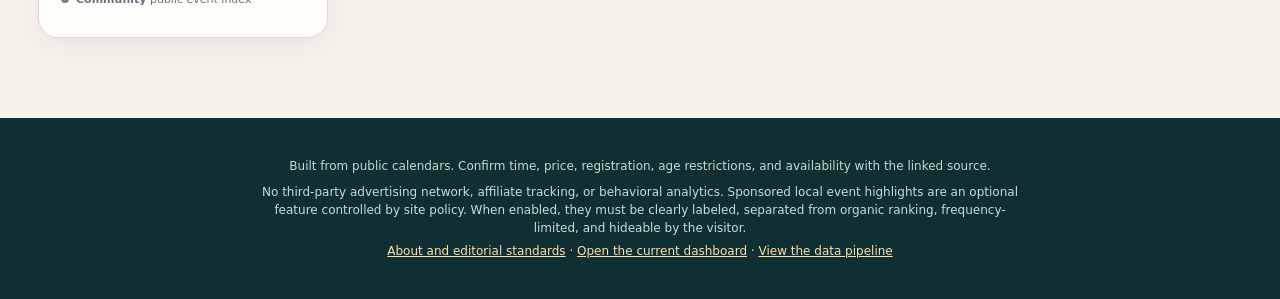
==== commit a8b03047: "Rename V2 and add About navigation" ====
--- a/docs/v2/index.html
+++ b/docs/v2/index.html
@@ -6,8 +6,8 @@
   <meta name="theme-color" content="#173b3f">
   <meta name="referrer" content="strict-origin-when-cross-origin">
   <meta http-equiv="Content-Security-Policy" content="default-src 'self'; script-src 'self'; style-src 'self'; img-src 'self' https: data:; connect-src 'self'; font-src 'self'; object-src 'none'; frame-src 'none'; base-uri 'self'; form-action 'self' https://github.com; upgrade-insecure-requests">
-  <meta name="description" content="A Warsaw-first guide to events in Kosciusko County and northern Indiana without third-party ad networks or tracking.">
-  <title>Warsaw Weekend V2</title>
+  <meta name="description" content="A family-friendly guide to events in Kosciusko County and nearby northern Indiana communities without third-party ad networks or tracking.">
+  <title>Kosciusko Community Calendar</title>
   <link rel="manifest" href="manifest.webmanifest">
   <link rel="stylesheet" href="styles.css">
   <link rel="stylesheet" href="enhancements.css">
@@ -17,14 +17,15 @@
 
   <header class="site-header">
     <div class="header-inner">
-      <a class="brand" href="./" aria-label="Warsaw Weekend home">
-        <span class="brand-mark" aria-hidden="true">W</span>
+      <a class="brand" href="./" aria-label="Kosciusko Community Calendar home">
+        <span class="brand-mark" aria-hidden="true">K</span>
         <span>
-          <strong>Warsaw Weekend</strong>
-          <small>Local event guide</small>
+          <strong>Kosciusko Community Calendar</strong>
+          <small>Family-friendly local event guide</small>
         </span>
       </a>
       <nav class="header-actions" aria-label="Site links">
+        <a href="about.html">About</a>
         <a href="../">Current site</a>
         <a href="https://github.com/agr77one/warsaw-events">Project</a>
         <button class="header-submit" type="button" data-open-submit>Submit event</button>
@@ -35,8 +36,8 @@
   <main>
     <section class="hero" aria-labelledby="page-title">
       <div class="hero-copy">
-        <p class="eyebrow">Warsaw, Winona Lake, and nearby</p>
-        <h1 id="page-title">Find events without digging through 491 cards.</h1>
+        <p class="eyebrow">Warsaw, Winona Lake, Kosciusko County, and nearby</p>
+        <h1 id="page-title">Find local events without digging through hundreds of listings.</h1>
         <p>Browse by date first, then narrow by distance, category, admission, and source quality. The complete calendar remains available.</p>
         <p class="no-ads-note">No third-party ad network, affiliate tracking, or behavioral analytics. Optional sponsored event highlights are disabled by default and must always be labeled.</p>
         <p class="freshness" id="freshness">Loading the latest event data...</p>
@@ -62,7 +63,7 @@
       <div>
         <p class="eyebrow">Help complete the calendar</p>
         <h2 id="missing-event-title">Know about a missing event?</h2>
-        <p>Send the official or public event-page link. Nothing is published automatically. Every submission is checked for source quality, duplicates, age restrictions, and safety.</p>
+        <p>Send the official or public event-page link. Nothing is published automatically. Every submission is checked for source quality, duplicates, age restrictions, content suitability, and safety.</p>
       </div>
       <button class="submit-event-button" type="button" data-open-submit>Send missing event link</button>
     </section>
@@ -206,7 +207,7 @@
   <footer>
     <p>Built from public calendars. Confirm time, price, registration, age restrictions, and availability with the linked source.</p>
     <p class="ad-policy">No third-party advertising network, affiliate tracking, or behavioral analytics. Sponsored local event highlights are an optional feature controlled by site policy. When enabled, they must be clearly labeled, separated from organic ranking, frequency-limited, and hideable by the visitor.</p>
-    <p><a href="../">Open the current dashboard</a> · <a href="https://github.com/agr77one/warsaw-events">View the data pipeline</a></p>
+    <p><a href="about.html">About and editorial standards</a> · <a href="../">Open the current dashboard</a> · <a href="https://github.com/agr77one/warsaw-events">View the data pipeline</a></p>
   </footer>
 
   <script src="app.js" defer></script>
